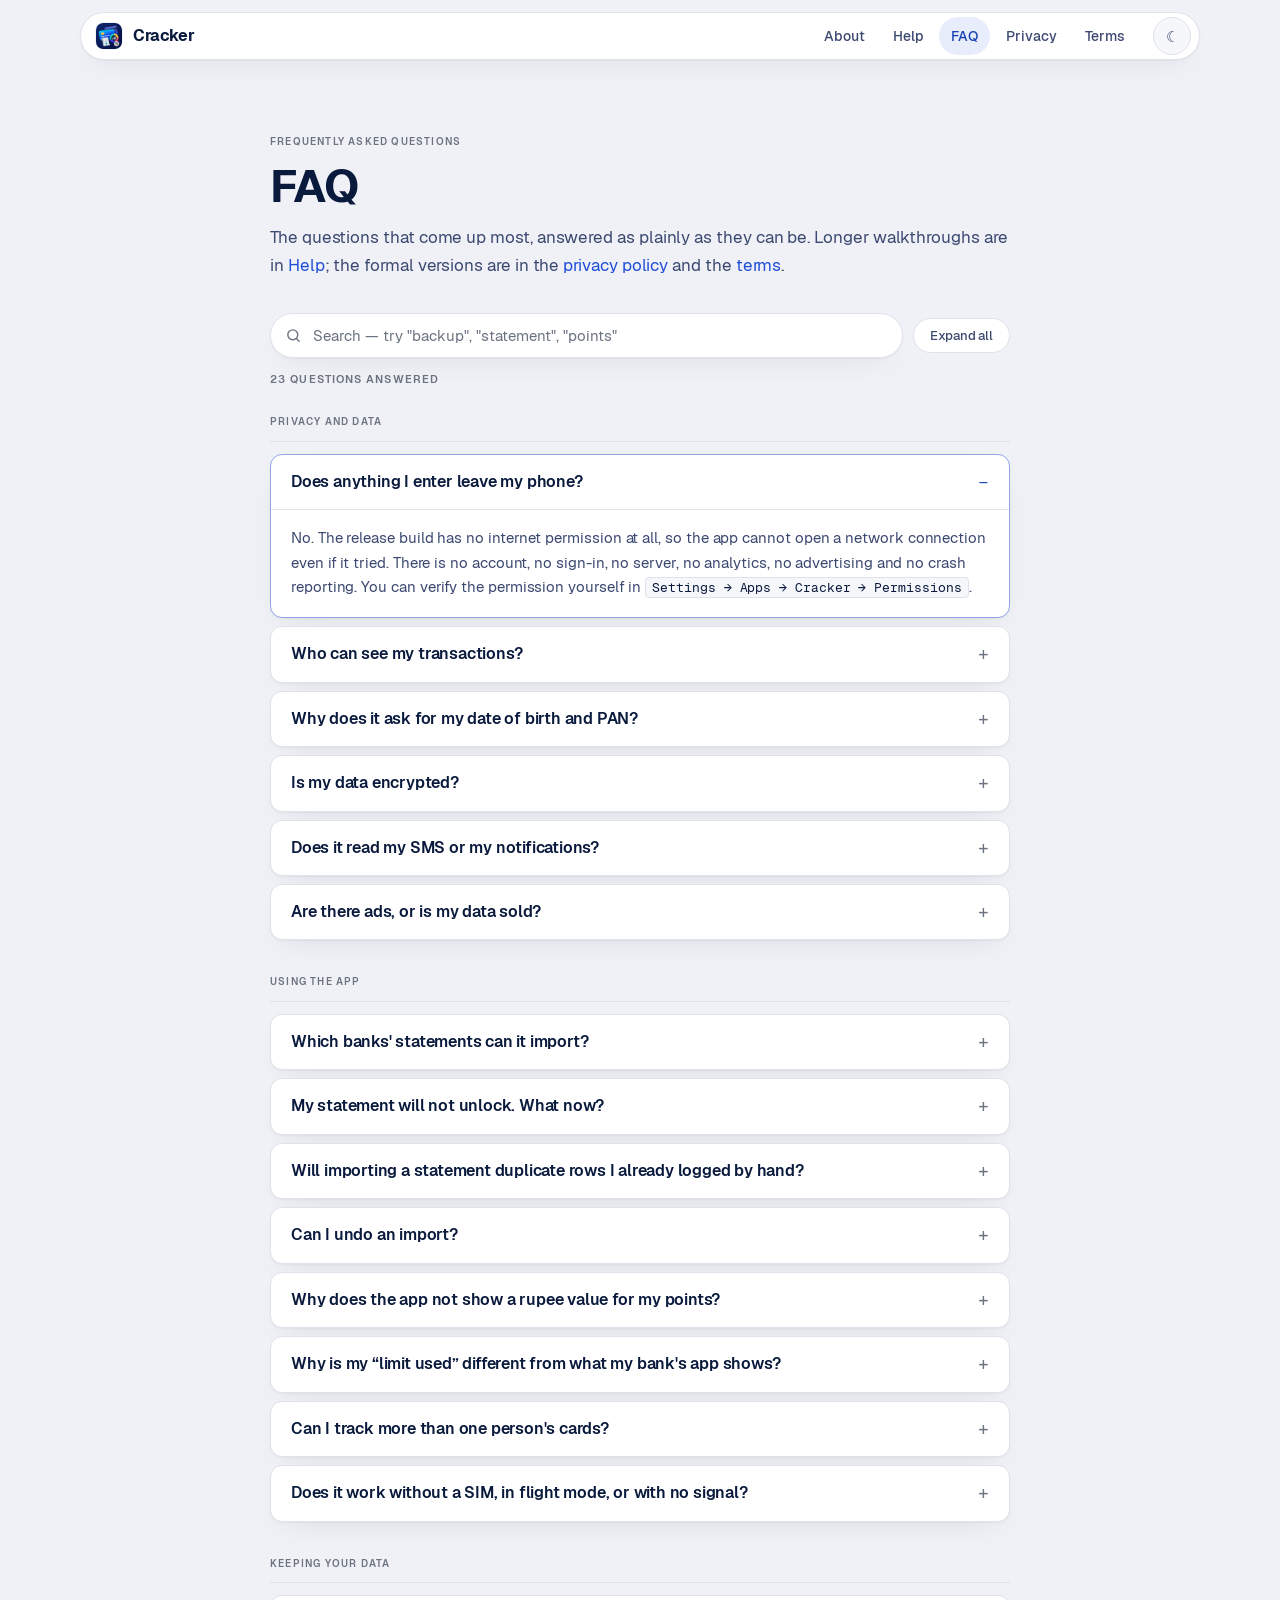
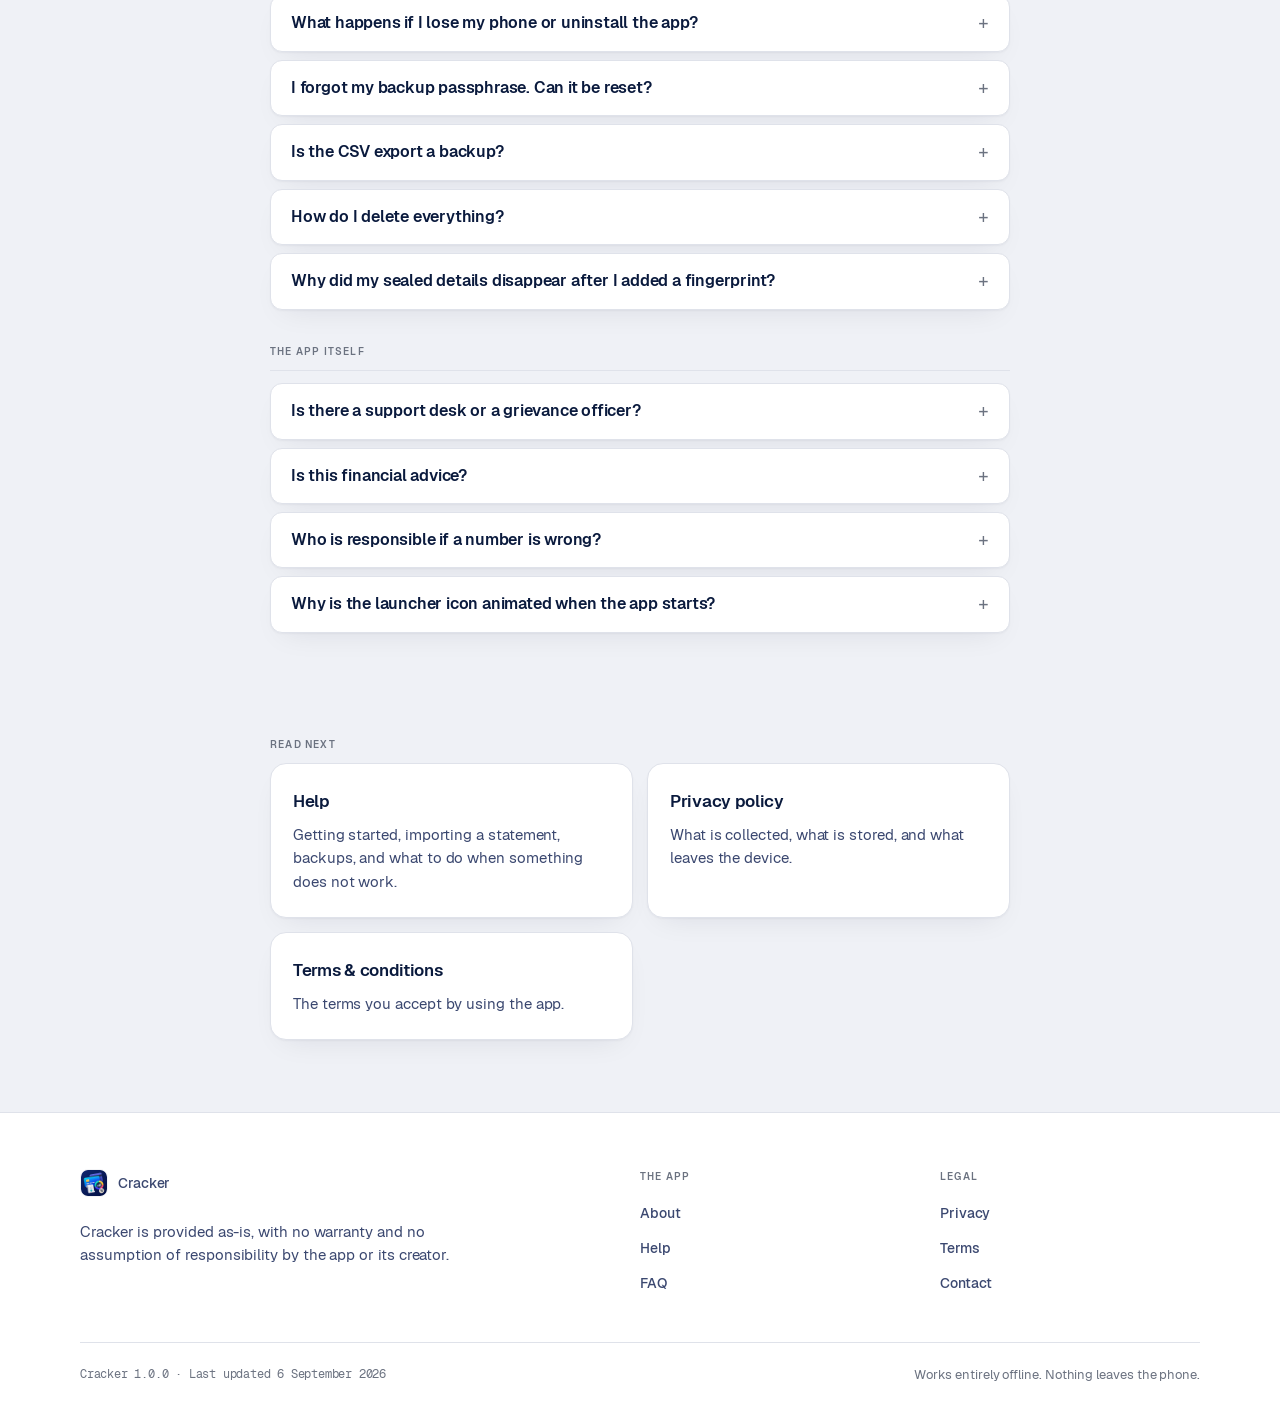
==== faq.html @ d9017ed3 "First Commit" ====
<!DOCTYPE html>
<html lang="en">

<head>
<meta charset="utf-8">
<meta name="viewport" content="width=device-width, initial-scale=1">
<title>FAQ — Cracker</title>
<meta name="description" content="Frequently asked questions about Cracker: what it stores, whether anything is uploaded, statement passwords, backups, supported banks, and what happens if the phone is lost.">
<meta name="theme-color" content="#EFF1F6" media="(prefers-color-scheme: light)">
<meta name="theme-color" content="#080A0F" media="(prefers-color-scheme: dark)">
<meta property="og:type" content="website">
<meta property="og:url" content="https://sudo-githubuser.github.io/credit_card_tracker_app/faq.html">
<meta property="og:site_name" content="Cracker">
<meta property="og:title" content="FAQ — Cracker">
<meta property="og:image" content="https://sudo-githubuser.github.io/credit_card_tracker_app/icon.png">

<link rel="canonical" href="https://sudo-githubuser.github.io/credit_card_tracker_app/faq.html">
<link rel="icon" type="image/png" href="favicon.png">
<link rel="apple-touch-icon" href="icon.png">
<link rel="stylesheet" href="styles.css">
<script>
    (function () {
        try {
            var t = localStorage.getItem('cracker-theme');
            if (t === 'light' || t === 'dark') {
                document.documentElement.setAttribute('data-theme', t);
            }
        } catch (e) { }
    })();
</script>
</head>

<body>
    <a class="skip-link" href="#main">Skip to content</a>

    <nav class="nav">
        <div class="nav-inner">
            <a href="index.html" class="nav-brand">
                <img class="nav-mark" src="icon.png" alt="" width="28" height="28" decoding="async">
                Cracker
            </a>
            <div class="nav-tools">
                <button class="icon-btn" data-theme-toggle type="button" aria-label="Switch theme">☾</button>
                <button class="icon-btn nav-toggle" data-nav-toggle type="button" aria-expanded="false"
                    aria-controls="nav-links" aria-label="Menu">☰</button>
            </div>
            <div class="nav-links" id="nav-links">
                <a href="index.html">About</a>
                <a href="help.html">Help</a>
                <a href="faq.html" class="active" aria-current="page">FAQ</a>
                <a href="privacy.html">Privacy</a>
                <a href="terms.html">Terms</a>
            </div>
        </div>
    </nav>

    <main id="main" class="prose-wrap">
        <header class="page-head">
            <span class="eyebrow">Frequently asked questions</span>
            <h1>FAQ</h1>
            <p class="subtitle">
                The questions that come up most, answered as plainly as they can be. Longer walkthroughs
                are in <a href="help.html">Help</a>; the formal versions are in the
                <a href="privacy.html">privacy policy</a> and the <a href="terms.html">terms</a>.
            </p>
        </header>

        <div class="faq-tools">
            <div class="search-field">
                <svg viewBox="0 0 24 24" fill="none" stroke="currentColor" stroke-width="2" aria-hidden="true">
                    <circle cx="11" cy="11" r="7" />
                    <path d="M20 20l-3.5-3.5" stroke-linecap="round" />
                </svg>
                <label class="visually-hidden" for="faq-search">Search the FAQ</label>
                <input type="search" id="faq-search"
                    placeholder="Search — try &quot;backup&quot;, &quot;statement&quot;, &quot;points&quot;" autocomplete="off">
            </div>
            <button class="chip" type="button" data-faq-toggle-all>Expand all</button>
        </div>
        <p class="faq-count" id="faq-count" role="status" aria-live="polite"></p>

        <div id="faq-list">

            <!-- ================= Privacy and data ================= -->
            <section class="faq-category" id="cat-privacy">
                <h2 class="faq-category-title">Privacy and data</h2>

                <details class="faq-item" id="q-leaves-phone" open>
                    <summary>Does anything I enter leave my phone?</summary>
                    <div class="faq-answer">
                        <p>No. The release build has no internet permission at all, so the app cannot open a
                        network connection even if it tried. There is no account, no sign-in, no server, no
                        analytics, no advertising and no crash reporting. You can verify the permission yourself
                        in <span class="mono">Settings → Apps → Cracker → Permissions</span>.</p>
                    </div>
                </details>

                <details class="faq-item" id="q-who-can-see">
                    <summary>Who can see my transactions?</summary>
                    <div class="faq-answer">
                        <p>Whoever can unlock your phone and open the app — unless you turn on App lock, which
                        puts a fingerprint in front of it. Nobody else: not the developer, not a hosting provider,
                        not an analytics vendor. There is no copy anywhere.</p>
                    </div>
                </details>

                <details class="faq-item" id="q-dob-pan">
                    <summary>Why does it ask for my date of birth and PAN?</summary>
                    <div class="faq-answer">
                        <p>Only to build the password on your bank's statement PDF, which is derived from exactly
                        those details. They are stored in Keystore-backed secure storage rather than in the
                        database, are masked when shown back to you, and the passwords built from them are never
                        saved. If you never import a statement, you never need to enter them.</p>
                    </div>
                </details>

                <details class="faq-item" id="q-encrypted">
                    <summary>Is my data encrypted?</summary>
                    <div class="faq-answer">
                        <p>Yes. The whole ledger is a SQLCipher-encrypted database whose 256-bit key is generated
                        on your phone and held by the Android Keystore, so copying the file off the device yields
                        nothing readable. Your identity details sit in separate Keystore-backed secure storage,
                        and can be sealed under an additional key that the hardware will not release without your
                        fingerprint.</p>
                    </div>
                </details>

                <details class="faq-item" id="q-sms">
                    <summary>Does it read my SMS or my notifications?</summary>
                    <div class="faq-answer">
                        <p>The app declares no SMS permission of any kind, and the build fails if one ever
                        appears. Automatic capture from bank alerts is not switched on for you and does nothing
                        unless you grant it yourself in Android's own settings, where you can revoke it at any
                        time. Even then it reads only an allow-list of bank packages, stores nothing of its own,
                        and has no network to send anything to.</p>
                    </div>
                </details>

                <details class="faq-item" id="q-ads">
                    <summary>Are there ads, or is my data sold?</summary>
                    <div class="faq-answer">
                        <p>No, and no. There is nothing to sell — no data ever reaches anyone who could sell it.</p>
                    </div>
                </details>
            </section>

            <!-- ================= Using the app ================= -->
            <section class="faq-category" id="cat-using">
                <h2 class="faq-category-title">Using the app</h2>

                <details class="faq-item" id="q-banks">
                    <summary>Which banks' statements can it import?</summary>
                    <div class="faq-answer">
                        <p>HDFC, Axis, ICICI, IndusInd, HSBC and Bank of Baroda. Every other card can still be
                        tracked — transactions are logged by hand, and every figure in the app works the same way
                        on hand-logged rows.</p>
                    </div>
                </details>

                <details class="faq-item" id="q-statement-unlock">
                    <summary>My statement will not unlock. What now?</summary>
                    <div class="faq-answer">
                        <p>The usual cause is a mismatch between what you entered in
                        <span class="mono">Settings → Your details</span> and what the bank actually holds — a
                        middle name, a differently ordered date of birth. Correct it and try again, or type the
                        password directly when the app asks. Only the rule that worked is remembered; the
                        password never is.</p>
                    </div>
                </details>

                <details class="faq-item" id="q-duplicates">
                    <summary>Will importing a statement duplicate rows I already logged by hand?</summary>
                    <div class="faq-answer">
                        <p>Duplicates are flagged and skipped, never merged — the row already in your ledger may
                        carry a correction you made, and overwriting it with the bank's raw string would discard
                        that work. Every flag is overridable in the review list, and re-importing the same file is
                        refused outright.</p>
                    </div>
                </details>

                <details class="faq-item" id="q-undo-import">
                    <summary>Can I undo an import?</summary>
                    <div class="faq-answer">
                        <p>Yes — a committed statement can be removed whole, taking every row it brought with it.
                        And nothing is written at all until you have reviewed the staged rows and committed them.</p>
                    </div>
                </details>

                <details class="faq-item" id="q-no-point-value">
                    <summary>Why does the app not show a rupee value for my points?</summary>
                    <div class="faq-answer">
                        <p>Because it has no evidence yet. That figure is blended from your own redemptions after
                        fees and taxes, weighted by points. Log one redemption and it appears. The app will not
                        substitute a published or assumed rate — the gap between the assumed rate and your real
                        one is the entire point of the app.</p>
                    </div>
                </details>

                <details class="faq-item" id="q-limit-used">
                    <summary>Why is my “limit used” different from what my bank's app shows?</summary>
                    <div class="faq-answer">
                        <p>Cracker measures against your last statement close, which is the balance a credit
                        bureau actually sees. Your bank may be showing live outstanding including spend since
                        that close.</p>
                    </div>
                </details>

                <details class="faq-item" id="q-multiple-people">
                    <summary>Can I track more than one person's cards?</summary>
                    <div class="faq-answer">
                        <p>Yes. <span class="mono">Settings → People</span> lets you attach cards to different
                        people in the same household. It is a grouping inside this one install — there is no
                        login and no separate profile.</p>
                    </div>
                </details>

                <details class="faq-item" id="q-offline">
                    <summary>Does it work without a SIM, in flight mode, or with no signal?</summary>
                    <div class="faq-answer">
                        <p>Identically. Nothing in the app has ever needed a connection.</p>
                    </div>
                </details>
            </section>

            <!-- ================= Keeping your data ================= -->
            <section class="faq-category" id="cat-keeping">
                <h2 class="faq-category-title">Keeping your data</h2>

                <details class="faq-item" id="q-lost-phone">
                    <summary>What happens if I lose my phone or uninstall the app?</summary>
                    <div class="faq-answer">
                        <p>The data is gone, unless you wrote a backup file yourself. Nothing is stored in a
                        cloud, Android's own cloud backup is deliberately disabled for this app because it would
                        defeat the encryption, and nobody holds a copy that could be sent to you. Write a backup
                        from <span class="mono">Settings → Backup and restore</span> and keep it somewhere the
                        phone is not.</p>
                    </div>
                </details>

                <details class="faq-item" id="q-forgot-passphrase">
                    <summary>I forgot my backup passphrase. Can it be reset?</summary>
                    <div class="faq-answer">
                        <p>No. It is the key to the file; there is no recovery route, no reset link and no support
                        channel that could bypass it. That is a consequence of the encryption being real, not an
                        oversight.</p>
                    </div>
                </details>

                <details class="faq-item" id="q-csv-backup">
                    <summary>Is the CSV export a backup?</summary>
                    <div class="faq-answer">
                        <p>No. It is a copy to <em>read</em> — unencrypted, and it cannot be restored into the
                        app. The encrypted backup file is the copy to put back. Once a CSV leaves the app it is an
                        ordinary file on your device, readable by anything you share it with.</p>
                    </div>
                </details>

                <details class="faq-item" id="q-delete-everything">
                    <summary>How do I delete everything?</summary>
                    <div class="faq-answer">
                        <p><span class="mono">Settings → Erase everything</span>, confirmed by typing the word. It
                        destroys the encryption key rather than deleting rows, and takes the write-ahead log, the
                        identity vault and the biometric seal with it. Uninstalling the app removes it too. There
                        is no account to close, because there was never one to open.</p>
                    </div>
                </details>

                <details class="faq-item" id="q-sealed-details">
                    <summary>Why did my sealed details disappear after I added a fingerprint?</summary>
                    <div class="faq-answer">
                        <p>Enrolling a new fingerprint invalidates the hardware key that the seal depends on, and
                        the sealed details go with it. That is intended: someone who adds their own finger to a
                        found phone must not inherit access. Re-enter the details and seal them again.</p>
                    </div>
                </details>
            </section>

            <!-- ================= The app itself ================= -->
            <section class="faq-category" id="cat-app">
                <h2 class="faq-category-title">The app itself</h2>

                <details class="faq-item" id="q-support">
                    <summary>Is there a support desk or a grievance officer?</summary>
                    <div class="faq-answer">
                        <p>No grievance officer is appointed and there is no support desk. There is a contact
                        address — <a href="mailto:praveen.dev.mys@gmail.com">praveen.dev.mys@gmail.com</a> — for questions about the app,
                        though no reply is undertaken. It cannot reach your data: the app holds
                        no data of yours anywhere off your device, so there is no account to investigate, no
                        record to produce and nothing to retrieve. Everything that can be done about your data is
                        done by you, in <span class="mono">Settings</span>.</p>
                    </div>
                </details>

                <details class="faq-item" id="q-advice">
                    <summary>Is this financial advice?</summary>
                    <div class="faq-answer">
                        <p>No. Cracker arranges figures you entered and figures read from your own statements. It
                        is not advice, not a recommendation to use or not use any card, and not a substitute for
                        your bank's own statement — which remains the authoritative record of what you owe and
                        what you earned. Verify anything before you act on it.</p>
                    </div>
                </details>

                <details class="faq-item" id="q-responsibility">
                    <summary>Who is responsible if a number is wrong?</summary>
                    <div class="faq-answer">
                        <p>You are, for anything you do on the strength of it. The app and its creator accept no
                        responsibility or liability of any kind — for the accuracy of a figure, for a missed
                        payment, for a lapsed reward, for a fee that was not waived, or for data that is lost.
                        This is set out in full in the <a href="terms.html">terms and conditions</a>.</p>
                    </div>
                </details>

                <details class="faq-item" id="q-animated-icon">
                    <summary>Why is the launcher icon animated when the app starts?</summary>
                    <div class="faq-answer">
                        <p>The pieces of the icon assemble themselves while the encrypted database is being
                        opened — that unlock is real work, and the introduction covers it rather than a spinner
                        following it. It collapses to its final frame if your phone is set to reduce motion.</p>
                    </div>
                </details>
            </section>
        </div>

        <div class="no-results" id="faq-empty" hidden>
            <strong>Nothing matches that.</strong>
            <p>Try a different word, or read <a href="help.html">Help</a> for the longer walkthroughs.</p>
        </div>

        <section class="section">
            <span class="eyebrow">Read next</span>
            <div class="link-grid">
                <a href="help.html" class="link-card">
                    <h3>Help</h3>
                    <p>Getting started, importing a statement, backups, and what to do when something does not
                        work.</p>
                </a>
                <a href="privacy.html" class="link-card">
                    <h3>Privacy policy</h3>
                    <p>What is collected, what is stored, and what leaves the device.</p>
                </a>
                <a href="terms.html" class="link-card">
                    <h3>Terms &amp; conditions</h3>
                    <p>The terms you accept by using the app.</p>
                </a>
            </div>
        </section>
    </main>

    <footer class="footer">
        <div class="footer-grid">
            <div class="footer-brand">
                <a href="index.html" class="nav-brand">
                    <img class="nav-mark" src="icon.png" alt="" width="28" height="28" decoding="async">
                    Cracker
                </a>
                <p>Cracker is provided as-is, with no warranty and no assumption of responsibility by the
                app or its creator.</p>
            </div>
            <div>
                <h4>The app</h4>
                <ul>
                    <li><a href="index.html">About</a></li>
                    <li><a href="help.html">Help</a></li>
                    <li><a href="faq.html">FAQ</a></li>
                </ul>
            </div>
            <div>
                <h4>Legal</h4>
                <ul>
                    <li><a href="privacy.html">Privacy</a></li>
                    <li><a href="terms.html">Terms</a></li>
                    <li><a href="mailto:praveen.dev.mys@gmail.com">Contact</a></li>
                </ul>
            </div>
        </div>
        <div class="footer-bottom">
            <span class="last-updated">Cracker 1.0.0 · Last updated 6 September 2026</span>
            <span>Works entirely offline. Nothing leaves the phone.</span>
        </div>
    </footer>

    <button class="to-top" data-to-top type="button" aria-label="Back to top">↑</button>

    <script src="site.js" defer></script>
</body>

</html>
---- styles.css ----
/* ==========================================================================
   Cracker — shared stylesheet

   One file for every page, so a change to the look lands everywhere at once.

   The structure of the design — the floating nav dock, the hero, the stat
   tiles, the card grids, the banded sections, the document pages with their
   contents list and callouts — follows the reference site. The palette and
   the type stay Cracker's own: the colours are the app's design tokens
   (lib/core/theme/tokens.dart), and the words are set in Geist and Geist
   Mono, bundled beside this file under fonts/ and used under SIL OFL 1.1
   (fonts/Geist-OFL.txt travels with them).
   ========================================================================== */

/* --- Type ---------------------------------------------------------------- */
@font-face {
    font-family: 'Geist';
    src: url('fonts/Geist-Regular.ttf') format('truetype');
    font-weight: 400;
    font-display: swap;
}

@font-face {
    font-family: 'Geist';
    src: url('fonts/Geist-Medium.ttf') format('truetype');
    font-weight: 500;
    font-display: swap;
}

@font-face {
    font-family: 'Geist';
    src: url('fonts/Geist-SemiBold.ttf') format('truetype');
    font-weight: 600;
    font-display: swap;
}

@font-face {
    font-family: 'Geist';
    src: url('fonts/Geist-Bold.ttf') format('truetype');
    font-weight: 700;
    font-display: swap;
}

@font-face {
    font-family: 'GeistMono';
    src: url('fonts/GeistMono-Regular.ttf') format('truetype');
    font-weight: 400;
    font-display: swap;
}

/* --- Tokens -------------------------------------------------------------- */
:root {
    /* Accent — the app's spend blue. */
    --accent: #1E4DD8;
    --accent-strong: #1A41B4;
    --accent-soft: rgba(30, 77, 216, 0.10);
    --accent-ring: rgba(30, 77, 216, 0.34);

    /* Surfaces */
    --bg: #EFF1F6;
    --surface: #FFFFFF;
    --surface-2: #F6F7FA;
    --line: #DFE2EA;
    --hairline: rgba(10, 26, 61, 0.05);

    /* Ink */
    --ink: #0A1A3D;
    --ink-2: #3B4870;
    --muted: #6B7280;

    /* Meaning — earn, burn and critical, as the app paints them. */
    --good: #007944;
    --good-soft: rgba(0, 121, 68, 0.10);
    --good-line: rgba(0, 121, 68, 0.28);
    --warn: #B57500;
    --warn-soft: rgba(181, 117, 0, 0.10);
    --warn-line: rgba(181, 117, 0, 0.28);
    --crit: #C13C3C;
    --crit-soft: rgba(193, 60, 60, 0.09);
    --crit-line: rgba(193, 60, 60, 0.30);

    /* Radii — R.well … R.sheet */
    --r-xs: 4px;
    --r-sm: 8px;
    --r-md: 12px;
    --r-lg: 16px;
    --r-xl: 20px;
    --r-xxl: 28px;
    --r-pill: 999px;

    /* Depth. A card carries a border as well, so the lift only has to
       separate it from the ground. */
    --lift: 0 1px 2px rgba(15, 23, 42, 0.04), 0 12px 30px -14px rgba(15, 23, 42, 0.10);
    --lift-lg: 0 2px 4px rgba(15, 23, 42, 0.05), 0 24px 48px -20px rgba(15, 23, 42, 0.16);

    /* Type */
    --font-ui: 'Geist', Roboto, 'Segoe UI', system-ui, -apple-system, sans-serif;
    --font-body: 'Geist', Roboto, 'Segoe UI', system-ui, -apple-system, sans-serif;
    --font-mono: 'GeistMono', ui-monospace, 'Cascadia Mono', Consolas, monospace;

    --nav-h: 64px;
    --maxw: 1120px;
    --maxw-prose: 780px;
}

/* Dark for anyone whose system asks for it, with the toggle able to override
   in either direction. Both selectors are needed: the media query alone
   cannot be turned off, and the attribute alone ignores the system setting. */
@media (prefers-color-scheme: dark) {
    :root:not([data-theme="light"]) {
        --accent: #5B8FFF;
        --accent-strong: #8FB4FF;
        --accent-soft: rgba(91, 143, 255, 0.14);
        --accent-ring: rgba(91, 143, 255, 0.42);

        --bg: #080A0F;
        --surface: #12161E;
        --surface-2: #1A1F29;
        --line: #232936;
        --hairline: rgba(255, 255, 255, 0.05);

        --ink: #F4F5F7;
        --ink-2: #A9B2C0;
        --muted: #7C8698;

        --good: #00C46A;
        --good-soft: rgba(0, 196, 106, 0.14);
        --good-line: rgba(0, 196, 106, 0.30);
        --warn: #E9A63B;
        --warn-soft: rgba(233, 166, 59, 0.14);
        --warn-line: rgba(233, 166, 59, 0.30);
        --crit: #FF7A7A;
        --crit-soft: rgba(255, 122, 122, 0.13);
        --crit-line: rgba(255, 122, 122, 0.30);

        --lift: 0 12px 32px -14px rgba(0, 0, 0, 0.80);
        --lift-lg: 0 20px 48px -18px rgba(0, 0, 0, 0.85);
    }
}

:root[data-theme="dark"] {
    --accent: #5B8FFF;
    --accent-strong: #8FB4FF;
    --accent-soft: rgba(91, 143, 255, 0.14);
    --accent-ring: rgba(91, 143, 255, 0.42);

    --bg: #080A0F;
    --surface: #12161E;
    --surface-2: #1A1F29;
    --line: #232936;
    --hairline: rgba(255, 255, 255, 0.05);

    --ink: #F4F5F7;
    --ink-2: #A9B2C0;
    --muted: #7C8698;

    --good: #00C46A;
    --good-soft: rgba(0, 196, 106, 0.14);
    --good-line: rgba(0, 196, 106, 0.30);
    --warn: #E9A63B;
    --warn-soft: rgba(233, 166, 59, 0.14);
    --warn-line: rgba(233, 166, 59, 0.30);
    --crit: #FF7A7A;
    --crit-soft: rgba(255, 122, 122, 0.13);
    --crit-line: rgba(255, 122, 122, 0.30);

    --lift: 0 12px 32px -14px rgba(0, 0, 0, 0.80);
    --lift-lg: 0 20px 48px -18px rgba(0, 0, 0, 0.85);
}

/* --- Base ---------------------------------------------------------------- */
*,
*::before,
*::after {
    margin: 0;
    padding: 0;
    box-sizing: border-box;
}

html {
    scroll-behavior: smooth;
    /* So an anchor jump does not park the heading underneath the sticky nav. */
    scroll-padding-top: calc(var(--nav-h) + 24px);
    -webkit-text-size-adjust: 100%;
}

@media (prefers-reduced-motion: reduce) {

    html {
        scroll-behavior: auto;
    }

    *,
    *::before,
    *::after {
        animation-duration: 0.01ms !important;
        transition-duration: 0.01ms !important;
    }
}

body {
    font-family: var(--font-body);
    background: var(--bg);
    color: var(--ink);
    line-height: 1.65;
    font-size: 16px;
    letter-spacing: -0.07px;
    -webkit-font-smoothing: antialiased;
    -moz-osx-font-smoothing: grayscale;
}

img {
    max-width: 100%;
    display: block;
}

a {
    color: var(--accent);
    text-decoration: none;
}

a:hover {
    text-decoration: underline;
}

:focus-visible {
    outline: 2px solid var(--accent);
    outline-offset: 3px;
    border-radius: var(--r-xs);
}

/* The app's micro-caps section label — small, wide tracking, upper case. It
   is the most recognisable piece of the app's type, so every section on the
   site is introduced by one. */
.eyebrow {
    display: block;
    font-family: var(--font-ui);
    font-size: 10px;
    font-weight: 600;
    letter-spacing: 1.2px;
    line-height: 1.2;
    text-transform: uppercase;
    color: var(--muted);
    margin-bottom: 12px;
}

/* Anything the eye compares down a column is set in the mono face with
   tabular figures. */
.num {
    font-family: var(--font-mono);
    font-variant-numeric: tabular-nums;
    font-feature-settings: "tnum" 1;
}

code,
.mono {
    font-family: var(--font-mono);
    font-size: 0.88em;
    color: var(--ink);
    background: var(--surface-2);
    border: 1px solid var(--line);
    border-radius: var(--r-xs);
    padding: 1px 6px;
}

em {
    font-style: italic;
}

.skip-link {
    position: absolute;
    left: -9999px;
    top: 0;
    background: var(--accent);
    color: #fff;
    padding: 10px 18px;
    border-radius: 0 0 var(--r-md) 0;
    font-family: var(--font-ui);
    font-weight: 600;
    z-index: 200;
}

.skip-link:focus {
    left: 0;
}

.wrap {
    max-width: var(--maxw);
    margin: 0 auto;
    padding: 0 20px;
}

.prose-wrap {
    max-width: var(--maxw-prose);
    margin: 0 auto;
    padding: 0 20px;
}

/* --- Navigation ----------------------------------------------------------
   A floating dock rather than a full-width bar, because that is what the app
   does: its navigation rides above the content at the sheet radius. */
.nav {
    position: sticky;
    top: 0;
    z-index: 100;
    padding: 12px 20px;
    background: var(--bg);
    background: color-mix(in srgb, var(--bg) 82%, transparent);
    backdrop-filter: saturate(160%) blur(14px);
    -webkit-backdrop-filter: saturate(160%) blur(14px);
}

.nav-inner {
    max-width: var(--maxw);
    margin: 0 auto;
    height: calc(var(--nav-h) - 16px);
    padding: 0 8px 0 14px;
    display: flex;
    align-items: center;
    gap: 16px;
    background: var(--surface);
    border: 1px solid var(--line);
    border-radius: var(--r-xxl);
    box-shadow: var(--lift);
}

.nav-brand {
    display: inline-flex;
    align-items: center;
    gap: 10px;
    font-family: var(--font-ui);
    font-weight: 700;
    font-size: 16px;
    letter-spacing: -0.4px;
    color: var(--ink);
    margin-right: auto;
    white-space: nowrap;
}

.nav-brand:hover {
    text-decoration: none;
}

.nav-mark {
    width: 28px;
    height: 28px;
    border-radius: var(--r-sm);
    border: 1px solid var(--hairline);
}

.nav-links {
    display: flex;
    align-items: center;
    gap: 4px;
}

.nav-links a {
    font-family: var(--font-ui);
    font-size: 13.5px;
    font-weight: 500;
    letter-spacing: -0.1px;
    color: var(--ink-2);
    padding: 8px 12px;
    border-radius: var(--r-pill);
    transition: background 0.15s ease, color 0.15s ease;
}

.nav-links a:hover {
    background: var(--surface-2);
    color: var(--ink);
    text-decoration: none;
}

.nav-links a.active {
    background: var(--accent-soft);
    color: var(--accent-strong);
}

.nav-tools {
    display: flex;
    align-items: center;
    gap: 6px;
    order: 3;
}

.icon-btn {
    width: 38px;
    height: 38px;
    display: inline-flex;
    align-items: center;
    justify-content: center;
    font-size: 15px;
    line-height: 1;
    color: var(--ink-2);
    background: var(--surface-2);
    border: 1px solid var(--line);
    border-radius: var(--r-pill);
    cursor: pointer;
    transition: background 0.15s ease, color 0.15s ease;
}

.icon-btn:hover {
    background: var(--accent-soft);
    color: var(--accent-strong);
}

.nav-toggle {
    display: none;
}

@media (max-width: 860px) {
    .nav-toggle {
        display: inline-flex;
    }

    .nav-inner {
        flex-wrap: wrap;
        height: auto;
        padding: 10px 10px 10px 14px;
        border-radius: var(--r-xl);
    }

    .nav-links {
        display: none;
        order: 4;
        width: 100%;
        flex-direction: column;
        align-items: stretch;
        gap: 2px;
        padding-top: 10px;
        margin-top: 10px;
        border-top: 1px solid var(--line);
    }

    .nav-links.open {
        display: flex;
    }

    .nav-links a {
        padding: 11px 12px;
        border-radius: var(--r-md);
        font-size: 15px;
    }
}

/* --- Buttons ------------------------------------------------------------- */
.btn {
    display: inline-flex;
    align-items: center;
    justify-content: center;
    gap: 10px;
    font-family: var(--font-ui);
    font-size: 15px;
    font-weight: 600;
    letter-spacing: -0.1px;
    padding: 13px 22px;
    border: 1px solid transparent;
    border-radius: var(--r-pill);
    cursor: pointer;
    transition: transform 0.15s ease, box-shadow 0.15s ease, background 0.15s ease;
}

.btn:hover {
    text-decoration: none;
}

.btn-primary {
    background: var(--accent);
    color: #fff;
    box-shadow: 0 8px 20px -10px var(--accent-ring);
}

.btn-primary:hover {
    background: var(--accent-strong);
    transform: translateY(-1px);
}

/* On dark, the accent is the light half of the pair, so the label has to be
   the dark one — white on #5B8FFF is unreadable. */
:root[data-theme="dark"] .btn-primary {
    color: #06122E;
}

@media (prefers-color-scheme: dark) {
    :root:not([data-theme="light"]) .btn-primary {
        color: #06122E;
    }
}

.btn-ghost {
    background: var(--surface);
    color: var(--ink);
    border-color: var(--line);
    box-shadow: var(--lift);
}

.btn-ghost:hover {
    border-color: var(--accent);
    color: var(--accent-strong);
    transform: translateY(-1px);
}

.btn-sm {
    font-size: 13.5px;
    padding: 10px 16px;
}

/* --- Hero ---------------------------------------------------------------- */
.hero {
    max-width: var(--maxw);
    margin: 0 auto;
    padding: 72px 20px 56px;
    text-align: center;
}

.hero-badge {
    display: inline-flex;
    align-items: center;
    gap: 8px;
    font-family: var(--font-ui);
    font-size: 12px;
    font-weight: 600;
    letter-spacing: 0.2px;
    color: var(--ink-2);
    background: var(--surface);
    border: 1px solid var(--line);
    border-radius: var(--r-pill);
    padding: 7px 16px;
    box-shadow: var(--lift);
    margin-bottom: 26px;
}

.hero-badge .num {
    color: var(--accent-strong);
    font-size: 11px;
    font-weight: 600;
}

.hero h1 {
    font-family: var(--font-ui);
    font-size: clamp(2.15rem, 5.6vw, 3.75rem);
    font-weight: 700;
    line-height: 1.06;
    letter-spacing: -1.6px;
    margin-bottom: 22px;
}

/* The break in the headline is a desktop decision. On a phone it strands the
   last word on a line of its own; let the text find its own breaks there. */
@media (max-width: 620px) {
    .hero h1 br {
        display: none;
    }
}

.hero .lede {
    max-width: 660px;
    margin: 0 auto 32px;
    font-size: 17.5px;
    line-height: 1.65;
    color: var(--ink-2);
}

.hero .lede em {
    color: var(--ink);
}

.hero-actions {
    display: flex;
    gap: 14px;
    justify-content: center;
    flex-wrap: wrap;
}

.hero-note {
    margin-top: 22px;
    font-family: var(--font-ui);
    font-size: 13px;
    color: var(--muted);
}

/* --- Sections ------------------------------------------------------------ */
.section {
    padding: 72px 0;
}

.section-tight {
    padding: 8px 0 24px;
}

/* A banded section, kept between the ground and the card fill rather than
   equal to either, so the cards standing on it keep their edge. */
.section-alt {
    background: var(--surface-2);
    background: color-mix(in srgb, var(--surface) 55%, var(--bg));
    border-top: 1px solid var(--line);
    border-bottom: 1px solid var(--line);
}

.section-title {
    font-family: var(--font-ui);
    font-size: clamp(1.65rem, 3.4vw, 2.35rem);
    font-weight: 700;
    letter-spacing: -0.9px;
    line-height: 1.15;
    margin-bottom: 12px;
}

.section-subtitle {
    font-size: 16.5px;
    color: var(--ink-2);
    max-width: 660px;
    margin-bottom: 36px;
}

.section-prose {
    max-width: 660px;
    margin-bottom: 30px;
}

.section-prose p {
    font-size: 16.5px;
    color: var(--ink-2);
    margin-bottom: 14px;
}

.section-prose p:last-child {
    margin-bottom: 0;
}

.section-prose strong {
    color: var(--ink);
    font-weight: 600;
}

/* --- Stat tiles ----------------------------------------------------------
   The app's metric tile: a micro-caps label under a mono figure. */
.stat-grid {
    display: grid;
    grid-template-columns: repeat(auto-fit, minmax(150px, 1fr));
    gap: 14px;
}

.stat {
    background: var(--surface);
    border: 1px solid var(--line);
    border-radius: var(--r-lg);
    padding: 22px 20px;
    box-shadow: var(--lift);
}

.stat-number {
    font-family: var(--font-mono);
    font-variant-numeric: tabular-nums;
    font-size: 34px;
    font-weight: 700;
    line-height: 1.05;
    letter-spacing: -1px;
    color: var(--accent-strong);
    margin-bottom: 10px;
}

.stat-label {
    font-family: var(--font-ui);
    font-size: 10px;
    font-weight: 600;
    letter-spacing: 1.2px;
    text-transform: uppercase;
    color: var(--muted);
    line-height: 1.35;
}

/* --- Chips --------------------------------------------------------------- */
.chip {
    font-family: var(--font-ui);
    font-size: 13px;
    font-weight: 500;
    letter-spacing: -0.1px;
    color: var(--ink-2);
    background: var(--surface);
    border: 1px solid var(--line);
    border-radius: var(--r-pill);
    padding: 8px 16px;
    cursor: pointer;
    transition: background 0.15s ease, color 0.15s ease, border-color 0.15s ease;
}

.chip:hover {
    border-color: var(--accent);
    color: var(--accent-strong);
}

.chip[aria-pressed="true"] {
    background: var(--accent);
    border-color: var(--accent);
    color: #fff;
    font-weight: 600;
}

/* --- Feature cards ------------------------------------------------------- */
.feature-grid {
    display: grid;
    grid-template-columns: repeat(auto-fill, minmax(290px, 1fr));
    gap: 14px;
}

.feature-card {
    background: var(--surface);
    border: 1px solid var(--line);
    border-radius: var(--r-lg);
    padding: 24px 22px;
    box-shadow: var(--lift);
    transition: transform 0.15s ease, border-color 0.15s ease;
}

.feature-card:hover {
    transform: translateY(-2px);
    border-color: var(--accent-ring);
    border-color: color-mix(in srgb, var(--accent) 40%, var(--line));
}

.feature-card[hidden] {
    display: none;
}

/* The recessed icon well the app uses inside its cards. */
.feature-icon {
    width: 40px;
    height: 40px;
    display: inline-flex;
    align-items: center;
    justify-content: center;
    font-size: 19px;
    line-height: 1;
    background: var(--surface-2);
    border: 1px solid var(--line);
    border-radius: var(--r-md);
    margin-bottom: 16px;
}

.feature-card h3 {
    font-family: var(--font-ui);
    font-size: 16.5px;
    font-weight: 600;
    letter-spacing: -0.3px;
    line-height: 1.3;
    margin-bottom: 9px;
}

.feature-card p {
    font-size: 14.5px;
    line-height: 1.62;
    color: var(--ink-2);
    margin-bottom: 12px;
}

.feature-card p:last-child {
    margin-bottom: 0;
}

.feature-card strong {
    color: var(--ink);
    font-weight: 600;
}

/* A card whose whole point is one figure and one sentence. */
.feature-card .lens-answer {
    font-size: 14.5px;
}

/* --- Link cards ---------------------------------------------------------- */
.link-grid {
    display: grid;
    grid-template-columns: repeat(auto-fit, minmax(250px, 1fr));
    gap: 14px;
}

.link-card {
    display: block;
    background: var(--surface);
    border: 1px solid var(--line);
    border-radius: var(--r-lg);
    padding: 24px 22px;
    box-shadow: var(--lift);
    color: inherit;
    transition: transform 0.15s ease, border-color 0.15s ease;
}

.link-card:hover {
    transform: translateY(-2px);
    border-color: var(--accent);
    text-decoration: none;
}

.link-card h3 {
    font-family: var(--font-ui);
    font-size: 16.5px;
    font-weight: 600;
    letter-spacing: -0.3px;
    margin-bottom: 8px;
    color: var(--ink);
}

.link-card p {
    font-size: 14.5px;
    color: var(--ink-2);
    line-height: 1.6;
}

/* --- Document pages ------------------------------------------------------ */
.page-head {
    padding: 64px 0 34px;
}

.page-head h1 {
    font-family: var(--font-ui);
    font-size: clamp(2rem, 5vw, 2.9rem);
    font-weight: 700;
    letter-spacing: -1.2px;
    line-height: 1.1;
    margin-bottom: 12px;
}

.page-head .subtitle {
    font-size: 17px;
    color: var(--ink-2);
    margin-bottom: 12px;
}

.page-head .subtitle:last-child {
    margin-bottom: 0;
}

.last-updated {
    font-family: var(--font-mono);
    font-size: 12.5px;
    color: var(--muted);
    letter-spacing: -0.2px;
}

.doc {
    padding-bottom: 72px;
}

.doc .section-block {
    padding: 30px 0;
    border-top: 1px solid var(--line);
}

.doc h2 {
    font-family: var(--font-ui);
    font-size: 21px;
    font-weight: 700;
    letter-spacing: -0.5px;
    margin-bottom: 14px;
    scroll-margin-top: calc(var(--nav-h) + 24px);
}

.doc h3 {
    font-family: var(--font-ui);
    font-size: 16px;
    font-weight: 600;
    letter-spacing: -0.2px;
    color: var(--ink);
    margin: 22px 0 10px;
}

.doc h4 {
    font-family: var(--font-ui);
    font-size: 15px;
    font-weight: 600;
    letter-spacing: -0.2px;
    color: var(--ink);
    margin: 20px 0 8px;
}

.doc h3:first-child,
.doc h4:first-child {
    margin-top: 0;
}

.doc p {
    color: var(--ink-2);
    margin-bottom: 14px;
    font-size: 15.5px;
}

.doc ul,
.doc ol {
    color: var(--ink-2);
    margin: 0 0 14px 22px;
    font-size: 15.5px;
}

.doc li {
    margin-bottom: 8px;
}

.doc li > ul {
    margin-top: 8px;
}

.doc strong {
    color: var(--ink);
    font-weight: 600;
}

.doc .link-grid,
.doc .table-card {
    margin-top: 20px;
}

/* --- Numbered steps ------------------------------------------------------ */
ol.steps {
    list-style: none;
    counter-reset: step;
    margin: 20px 0 14px;
    padding: 0;
}

ol.steps > li {
    counter-increment: step;
    position: relative;
    padding-left: 46px;
    margin-bottom: 24px;
}

ol.steps > li:last-child {
    margin-bottom: 0;
}

ol.steps > li::before {
    content: counter(step);
    position: absolute;
    left: 0;
    top: 0;
    width: 30px;
    height: 30px;
    display: grid;
    place-items: center;
    border-radius: var(--r-pill);
    background: var(--accent-soft);
    border: 1px solid var(--accent-ring);
    color: var(--accent-strong);
    font-family: var(--font-mono);
    font-size: 13px;
    font-weight: 500;
}

/* The step's own title only — a direct child. As a descendant selector this
   also caught every emphasised phrase inside the step's prose and threw each
   one onto a line of its own. */
ol.steps > li > strong {
    display: block;
    font-family: var(--font-ui);
    font-size: 16px;
    font-weight: 600;
    letter-spacing: -0.3px;
    color: var(--ink);
    margin-bottom: 4px;
    padding-top: 2px;
}

ol.steps > li > p:last-child {
    margin-bottom: 0;
}

/* --- Table of contents --------------------------------------------------- */
.toc {
    background: var(--surface);
    border: 1px solid var(--line);
    border-radius: var(--r-lg);
    padding: 22px 24px;
    margin-bottom: 12px;
    box-shadow: var(--lift);
}

.toc h2 {
    font-family: var(--font-ui);
    font-size: 10px;
    font-weight: 600;
    letter-spacing: 1.2px;
    text-transform: uppercase;
    color: var(--muted);
    margin-bottom: 14px;
}

.toc ol {
    margin: 0;
    padding-left: 20px;
    columns: 2;
    column-gap: 28px;
}

.toc li {
    margin-bottom: 7px;
    font-size: 14.5px;
    color: var(--muted);
    break-inside: avoid;
}

.toc a {
    color: var(--ink-2);
}

.toc a:hover {
    color: var(--accent-strong);
}

@media (max-width: 620px) {
    .toc ol {
        columns: 1;
    }
}

/* --- Callouts ------------------------------------------------------------ */
.callout {
    background: var(--warn-soft);
    border: 1px solid var(--warn-line);
    border-left: 3px solid var(--warn);
    border-radius: var(--r-md);
    padding: 18px 20px;
    margin: 20px 0;
    font-size: 15px;
    color: var(--ink-2);
    line-height: 1.6;
}

.callout p {
    margin-bottom: 12px;
    font-size: 15px;
    color: var(--ink-2);
}

.callout p:last-child,
.callout ul:last-child {
    margin-bottom: 0;
}

.callout ul {
    margin: 0 0 12px 20px;
    font-size: 15px;
}

.callout li {
    margin-bottom: 7px;
}

.callout strong {
    color: var(--ink);
    font-weight: 600;
}

.callout-info {
    background: var(--accent-soft);
    border-color: var(--accent-ring);
    border-left-color: var(--accent);
}

.callout-good {
    background: var(--good-soft);
    border-color: var(--good-line);
    border-left-color: var(--good);
}

.callout-crit {
    background: var(--crit-soft);
    border-color: var(--crit-line);
    border-left-color: var(--crit);
}

/* A callout standing on the wide grid rather than inside prose. */
.callout-wide {
    max-width: var(--maxw-prose);
    margin-left: auto;
    margin-right: auto;
}

/* --- Tables --------------------------------------------------------------
   Anything read down a column gets a surface of its own, so the rows do not
   float on the page ground. */
.table-card {
    overflow-x: auto;
    background: var(--surface);
    border: 1px solid var(--line);
    border-radius: var(--r-lg);
    box-shadow: var(--lift);
    margin: 0 0 16px;
}

table {
    border-collapse: collapse;
    width: 100%;
    min-width: 440px;
    font-size: 14.5px;
}

th {
    font-family: var(--font-ui);
    font-size: 10px;
    font-weight: 600;
    letter-spacing: 1.2px;
    text-transform: uppercase;
    color: var(--muted);
    text-align: left;
    padding: 13px 18px;
    background: var(--surface-2);
    border-bottom: 1px solid var(--line);
}

td {
    padding: 14px 18px;
    border-bottom: 1px solid var(--line);
    color: var(--ink-2);
    vertical-align: top;
    line-height: 1.6;
}

tbody tr:last-child td {
    border-bottom: 0;
}

td:first-child {
    color: var(--ink);
    font-weight: 500;
}

/* --- FAQ ----------------------------------------------------------------- */
.faq-tools {
    display: flex;
    gap: 10px;
    align-items: center;
    flex-wrap: wrap;
    margin-bottom: 12px;
}

.search-field {
    position: relative;
    flex: 1 1 260px;
    display: flex;
    align-items: center;
}

.search-field svg {
    position: absolute;
    left: 15px;
    width: 17px;
    height: 17px;
    color: var(--muted);
    pointer-events: none;
}

.search-field input {
    width: 100%;
    font-family: var(--font-ui);
    font-size: 14.5px;
    color: var(--ink);
    background: var(--surface);
    border: 1px solid var(--line);
    border-radius: var(--r-pill);
    padding: 12px 16px 12px 42px;
    box-shadow: var(--lift);
}

.search-field input::placeholder {
    color: var(--muted);
}

.search-field input:focus {
    outline: none;
    border-color: var(--accent);
    box-shadow: 0 0 0 3px var(--accent-ring);
}

.faq-count {
    font-family: var(--font-ui);
    font-size: 11px;
    font-weight: 600;
    letter-spacing: 1.1px;
    text-transform: uppercase;
    color: var(--muted);
    margin-bottom: 26px;
}

.faq-category {
    margin-bottom: 34px;
}

.faq-category[hidden] {
    display: none;
}

.faq-category-title {
    font-family: var(--font-ui);
    font-size: 10px;
    font-weight: 600;
    letter-spacing: 1.2px;
    text-transform: uppercase;
    color: var(--muted);
    padding-bottom: 10px;
    margin-bottom: 12px;
    border-bottom: 1px solid var(--line);
    scroll-margin-top: calc(var(--nav-h) + 24px);
}

details.faq-item {
    background: var(--surface);
    border: 1px solid var(--line);
    border-radius: var(--r-md);
    margin-bottom: 8px;
    box-shadow: var(--lift);
    scroll-margin-top: calc(var(--nav-h) + 24px);
}

details.faq-item[hidden] {
    display: none;
}

details.faq-item[open] {
    border-color: var(--accent-ring);
    border-color: color-mix(in srgb, var(--accent) 40%, var(--line));
}

details.faq-item > summary {
    display: flex;
    align-items: flex-start;
    justify-content: space-between;
    gap: 14px;
    font-family: var(--font-ui);
    font-size: 15.5px;
    font-weight: 600;
    letter-spacing: -0.2px;
    line-height: 1.45;
    color: var(--ink);
    padding: 16px 20px;
    cursor: pointer;
    list-style: none;
}

details.faq-item > summary::-webkit-details-marker {
    display: none;
}

details.faq-item > summary::after {
    content: "+";
    font-family: var(--font-mono);
    font-size: 18px;
    font-weight: 500;
    line-height: 1.2;
    color: var(--muted);
    flex: 0 0 auto;
    transition: transform 0.18s ease, color 0.18s ease;
}

details.faq-item[open] > summary::after {
    content: "−";
    color: var(--accent-strong);
}

details.faq-item > summary:hover {
    color: var(--accent-strong);
}

.faq-answer {
    padding: 16px 20px 18px;
    border-top: 1px solid var(--line);
}

.faq-answer p {
    font-size: 15px;
    color: var(--ink-2);
    margin-bottom: 12px;
    line-height: 1.62;
}

.faq-answer p:last-child,
.faq-answer ul:last-child {
    margin-bottom: 0;
}

.faq-answer ul {
    margin: 0 0 12px 20px;
    color: var(--ink-2);
    font-size: 15px;
}

.faq-answer li {
    margin-bottom: 7px;
    line-height: 1.6;
}

.faq-answer strong {
    color: var(--ink);
    font-weight: 600;
}

.no-results {
    background: var(--surface);
    border: 1px solid var(--line);
    border-radius: var(--r-lg);
    padding: 34px 24px;
    text-align: center;
    box-shadow: var(--lift);
}

.no-results strong {
    display: block;
    font-family: var(--font-ui);
    font-size: 17px;
    letter-spacing: -0.3px;
    margin-bottom: 8px;
}

.no-results p {
    color: var(--ink-2);
    font-size: 15px;
}

/* --- Closing band -------------------------------------------------------- */
.cta-band {
    max-width: var(--maxw);
    margin: 0 auto 72px;
    padding: 56px 32px;
    text-align: center;
    background: var(--surface);
    border: 1px solid var(--line);
    border-radius: var(--r-xxl);
    box-shadow: var(--lift-lg);
}

.cta-band h2 {
    font-family: var(--font-ui);
    font-size: clamp(1.55rem, 3.4vw, 2.15rem);
    font-weight: 700;
    letter-spacing: -0.9px;
    margin-bottom: 12px;
}

.cta-band p {
    color: var(--ink-2);
    font-size: 16.5px;
    max-width: 580px;
    margin: 0 auto 28px;
}

.cta-band p:last-child {
    margin-bottom: 0;
}

@media (max-width: 620px) {
    .cta-band {
        margin: 0 16px 56px;
        padding: 44px 22px;
        border-radius: var(--r-xl);
    }
}

/* --- Footer -------------------------------------------------------------- */
.footer {
    background: var(--surface);
    border-top: 1px solid var(--line);
    padding: 56px 20px 28px;
}

.footer-grid {
    max-width: var(--maxw);
    margin: 0 auto 36px;
    display: grid;
    grid-template-columns: 2fr 1fr 1fr;
    gap: 40px;
}

@media (max-width: 760px) {
    .footer-grid {
        grid-template-columns: 1fr;
        gap: 30px;
    }
}

.footer h4 {
    font-family: var(--font-ui);
    font-size: 10px;
    font-weight: 600;
    letter-spacing: 1.2px;
    text-transform: uppercase;
    color: var(--muted);
    margin-bottom: 14px;
}

.footer ul {
    list-style: none;
}

.footer li {
    margin-bottom: 9px;
}

.footer a {
    font-family: var(--font-ui);
    font-size: 14px;
    font-weight: 500;
    letter-spacing: -0.1px;
    color: var(--ink-2);
}

.footer a:hover {
    color: var(--accent-strong);
}

.footer-brand p {
    color: var(--ink-2);
    font-size: 14.5px;
    line-height: 1.6;
    margin: 14px 0 0;
    max-width: 400px;
}

.footer-bottom {
    max-width: var(--maxw);
    margin: 0 auto;
    padding-top: 22px;
    border-top: 1px solid var(--line);
    display: flex;
    justify-content: space-between;
    gap: 14px;
    flex-wrap: wrap;
    font-family: var(--font-ui);
    font-size: 12.5px;
    color: var(--muted);
}

.footer-bottom .last-updated {
    font-size: 12px;
}

/* --- Back to top --------------------------------------------------------- */
.to-top {
    position: fixed;
    right: 20px;
    bottom: 20px;
    width: 44px;
    height: 44px;
    display: inline-flex;
    align-items: center;
    justify-content: center;
    font-size: 17px;
    color: var(--ink-2);
    background: var(--surface);
    border: 1px solid var(--line);
    border-radius: var(--r-pill);
    box-shadow: var(--lift);
    cursor: pointer;
    opacity: 0;
    visibility: hidden;
    transform: translateY(10px);
    transition: opacity 0.2s ease, transform 0.2s ease, visibility 0.2s;
    z-index: 90;
}

.to-top.show {
    opacity: 1;
    visibility: visible;
    transform: translateY(0);
}

.to-top:hover {
    color: var(--accent-strong);
    border-color: var(--accent);
}

/* --- Utilities ----------------------------------------------------------- */
.visually-hidden {
    position: absolute;
    width: 1px;
    height: 1px;
    padding: 0;
    margin: -1px;
    overflow: hidden;
    clip: rect(0, 0, 0, 0);
    white-space: nowrap;
    border: 0;
}

mark {
    background: var(--accent-soft);
    color: var(--accent-strong);
    border-radius: var(--r-xs);
    padding: 0 3px;
}
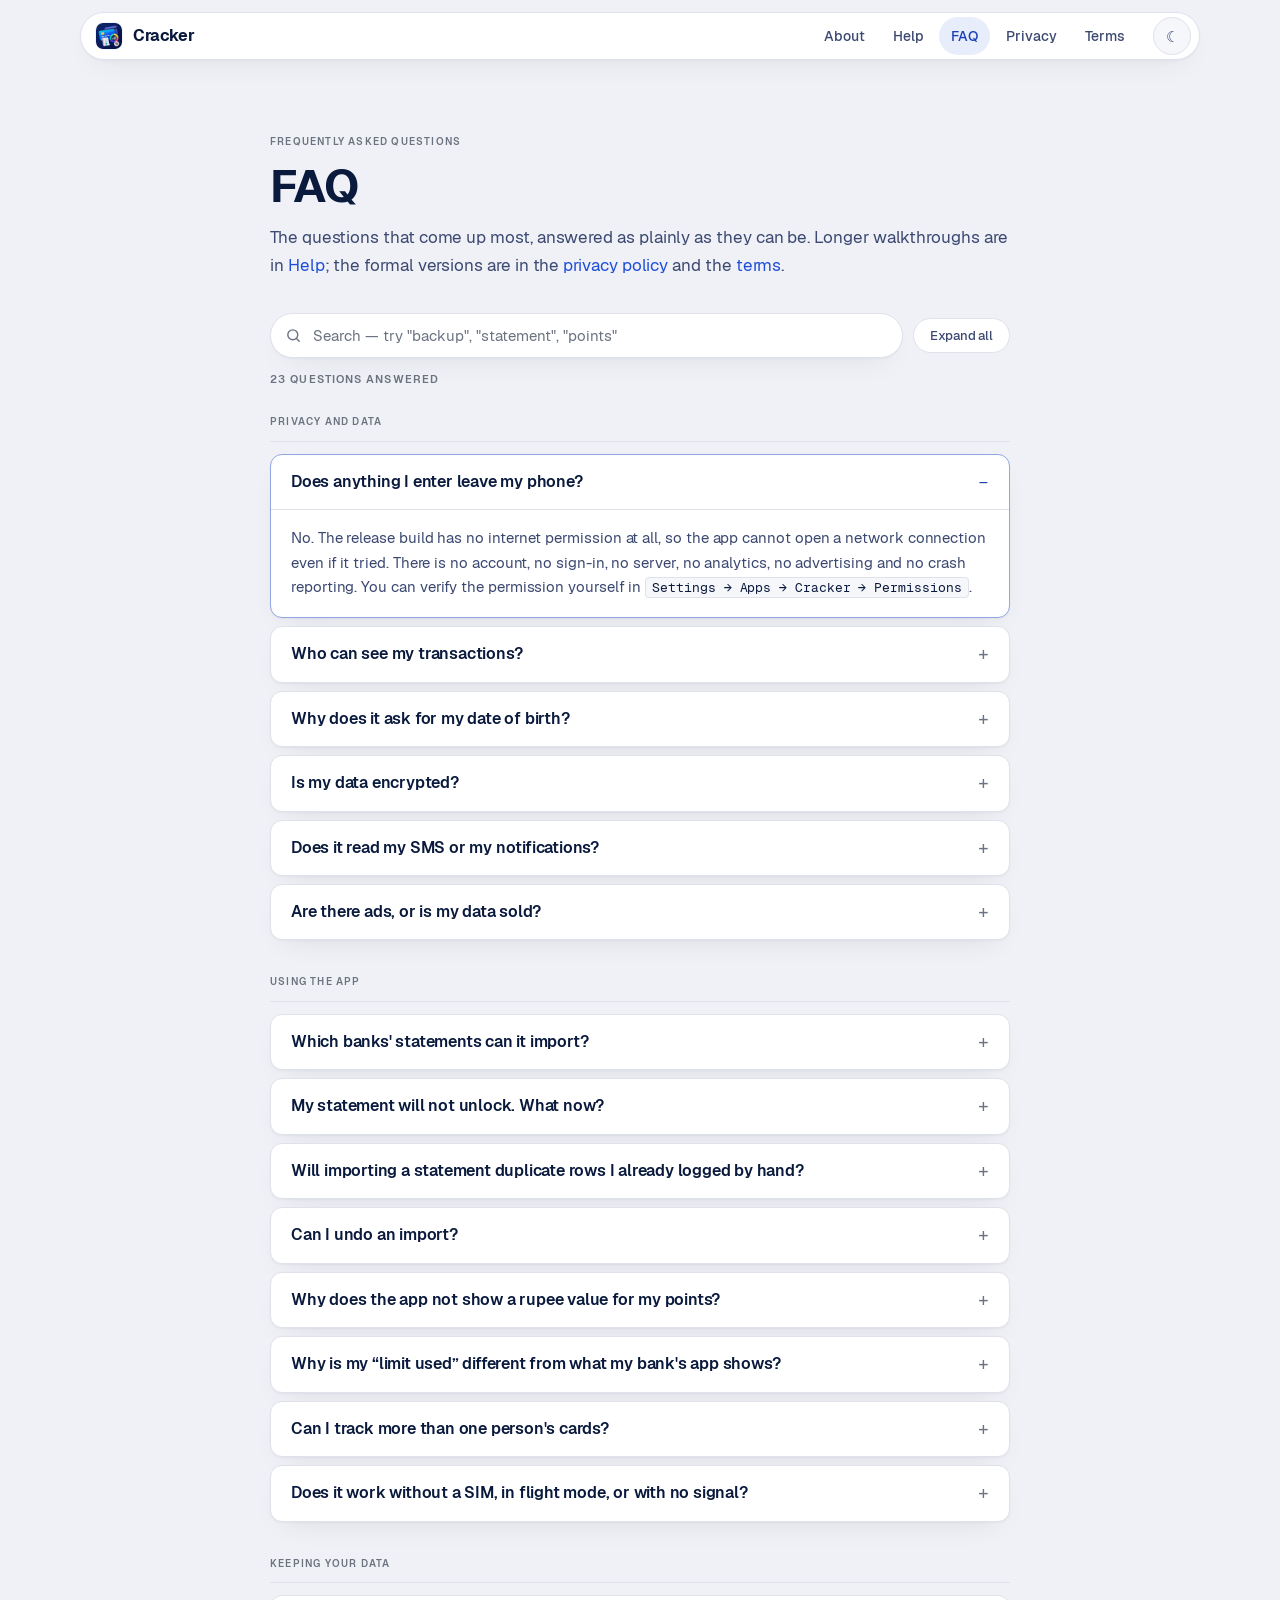
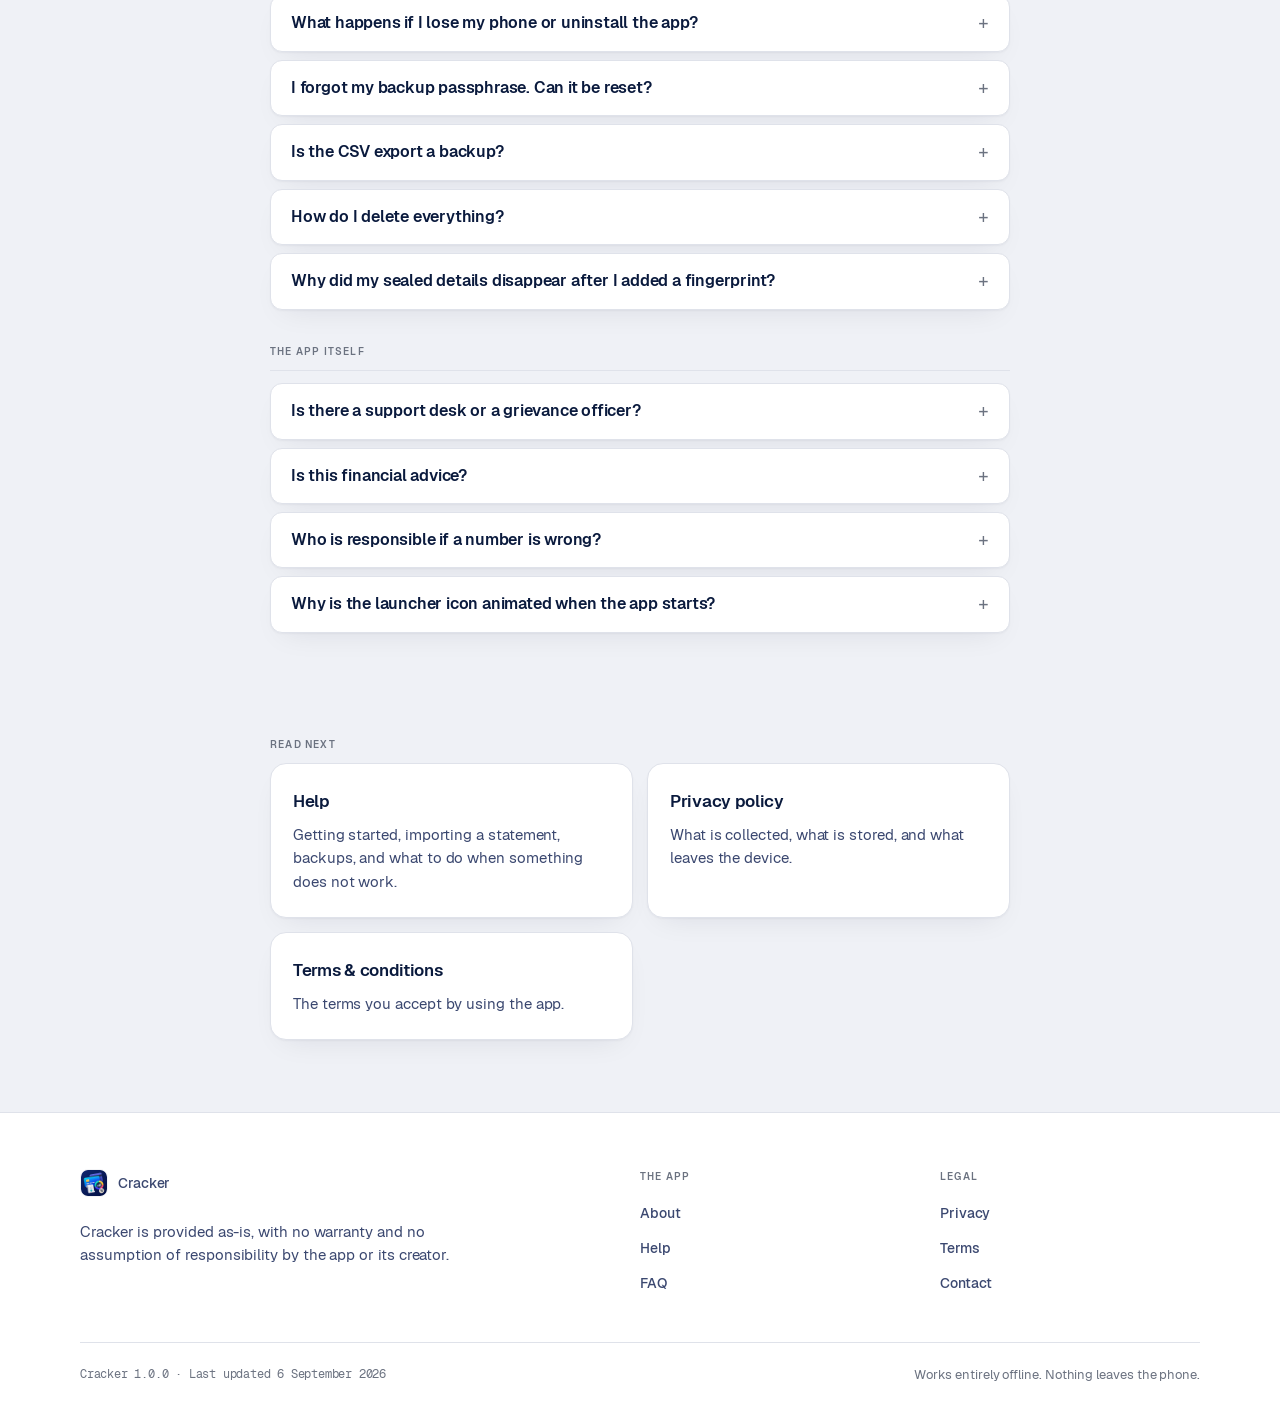
==== commit 1f7f161e: "Remove PAN from every page; rebase canonical URLs to this repo No shipped statement-password rule us" ====
--- a/faq.html
+++ b/faq.html
@@ -9,12 +9,12 @@
 <meta name="theme-color" content="#EFF1F6" media="(prefers-color-scheme: light)">
 <meta name="theme-color" content="#080A0F" media="(prefers-color-scheme: dark)">
 <meta property="og:type" content="website">
-<meta property="og:url" content="https://sudo-githubuser.github.io/credit_card_tracker_app/faq.html">
+<meta property="og:url" content="https://sudo-githubuser.github.io/cc_tracker_legal/faq.html">
 <meta property="og:site_name" content="Cracker">
 <meta property="og:title" content="FAQ — Cracker">
-<meta property="og:image" content="https://sudo-githubuser.github.io/credit_card_tracker_app/icon.png">
-
-<link rel="canonical" href="https://sudo-githubuser.github.io/credit_card_tracker_app/faq.html">
+<meta property="og:image" content="https://sudo-githubuser.github.io/cc_tracker_legal/icon.png">
+
+<link rel="canonical" href="https://sudo-githubuser.github.io/cc_tracker_legal/faq.html">
 <link rel="icon" type="image/png" href="favicon.png">
 <link rel="apple-touch-icon" href="icon.png">
 <link rel="stylesheet" href="styles.css">
@@ -104,8 +104,8 @@
                     </div>
                 </details>
 
-                <details class="faq-item" id="q-dob-pan">
-                    <summary>Why does it ask for my date of birth and PAN?</summary>
+                <details class="faq-item" id="q-dob">
+                    <summary>Why does it ask for my date of birth?</summary>
                     <div class="faq-answer">
                         <p>Only to build the password on your bank's statement PDF, which is derived from exactly
                         those details. They are stored in Keystore-backed secure storage rather than in the
@@ -128,11 +128,10 @@
                 <details class="faq-item" id="q-sms">
                     <summary>Does it read my SMS or my notifications?</summary>
                     <div class="faq-answer">
-                        <p>The app declares no SMS permission of any kind, and the build fails if one ever
-                        appears. Automatic capture from bank alerts is not switched on for you and does nothing
-                        unless you grant it yourself in Android's own settings, where you can revoke it at any
-                        time. Even then it reads only an allow-list of bank packages, stores nothing of its own,
-                        and has no network to send anything to.</p>
+                        <p>No, neither. The app declares no SMS permission of any kind and the build fails
+                        if one ever appears. It reads no notifications either: there is no notification
+                        listener in it, and the same build check fails if one is ever added. Spend is entered
+                        by you or read from a statement you hand it, and nothing else.</p>
                     </div>
                 </details>
 
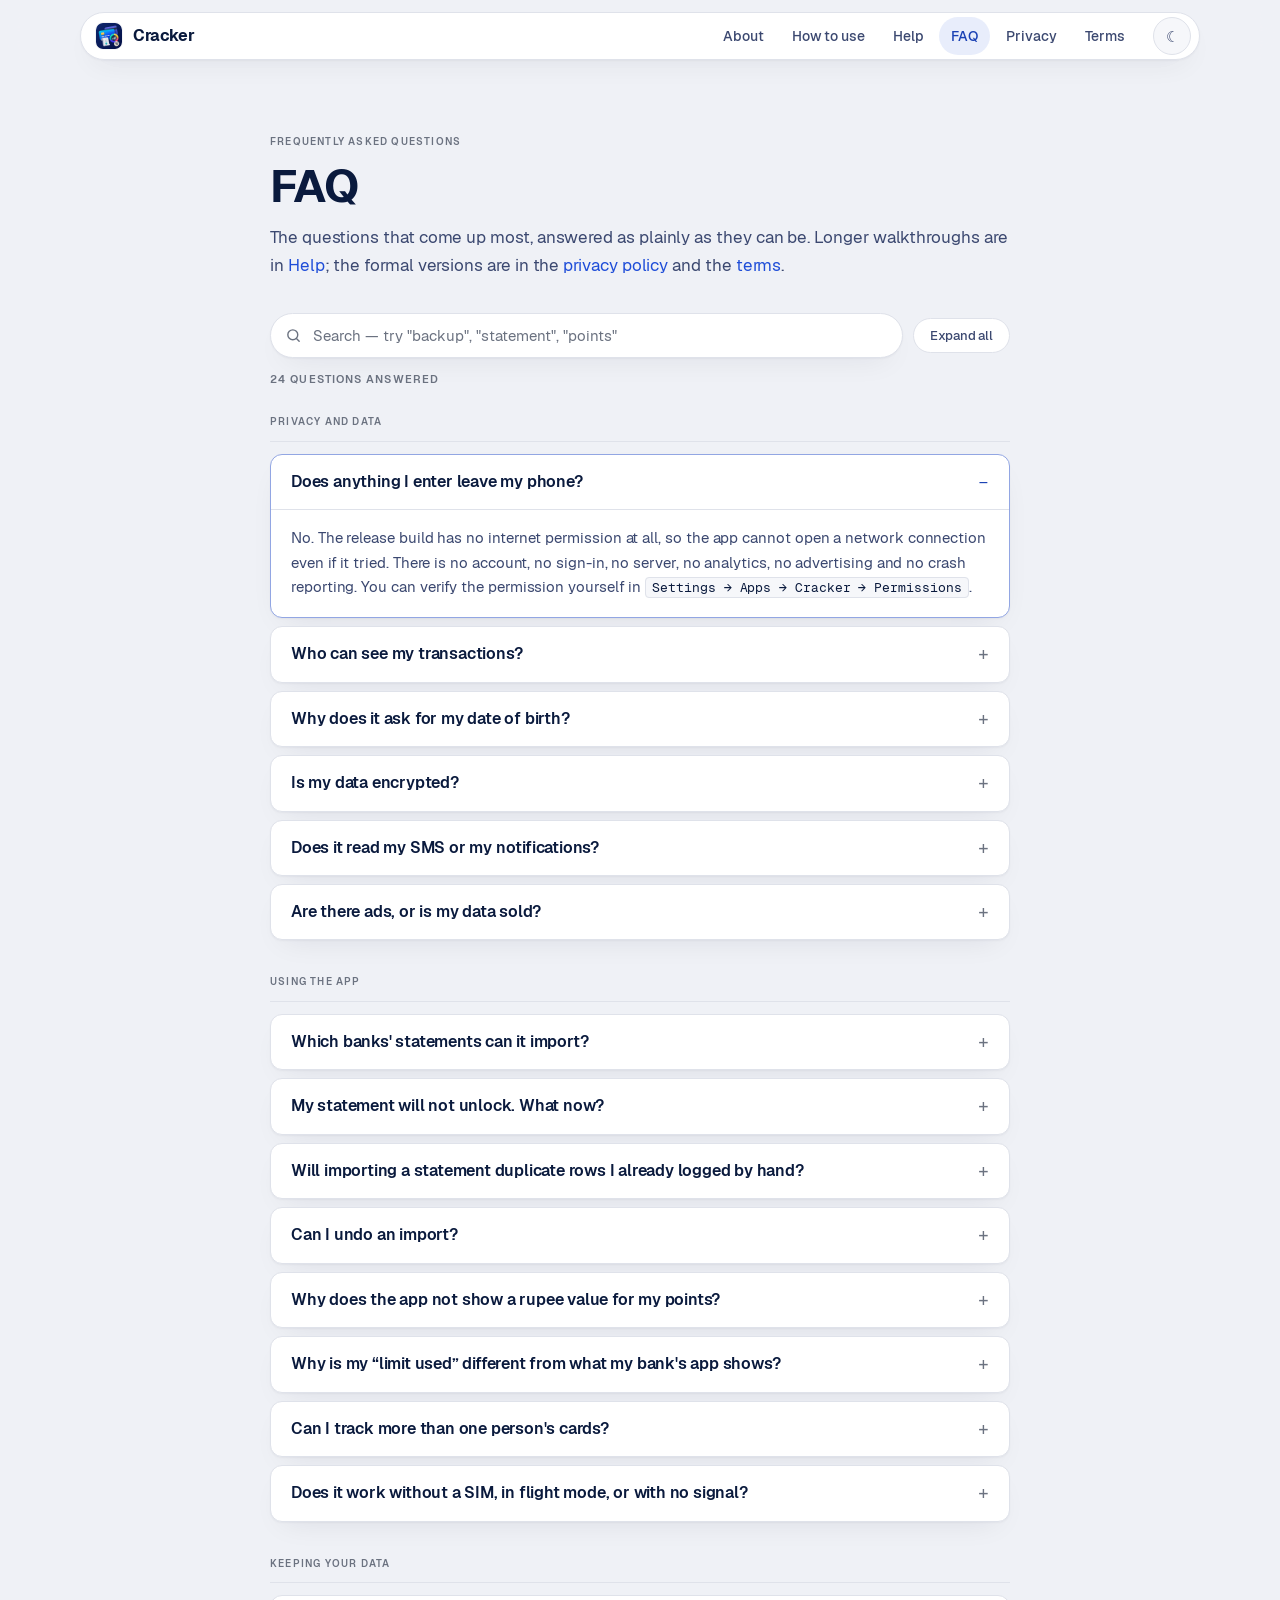
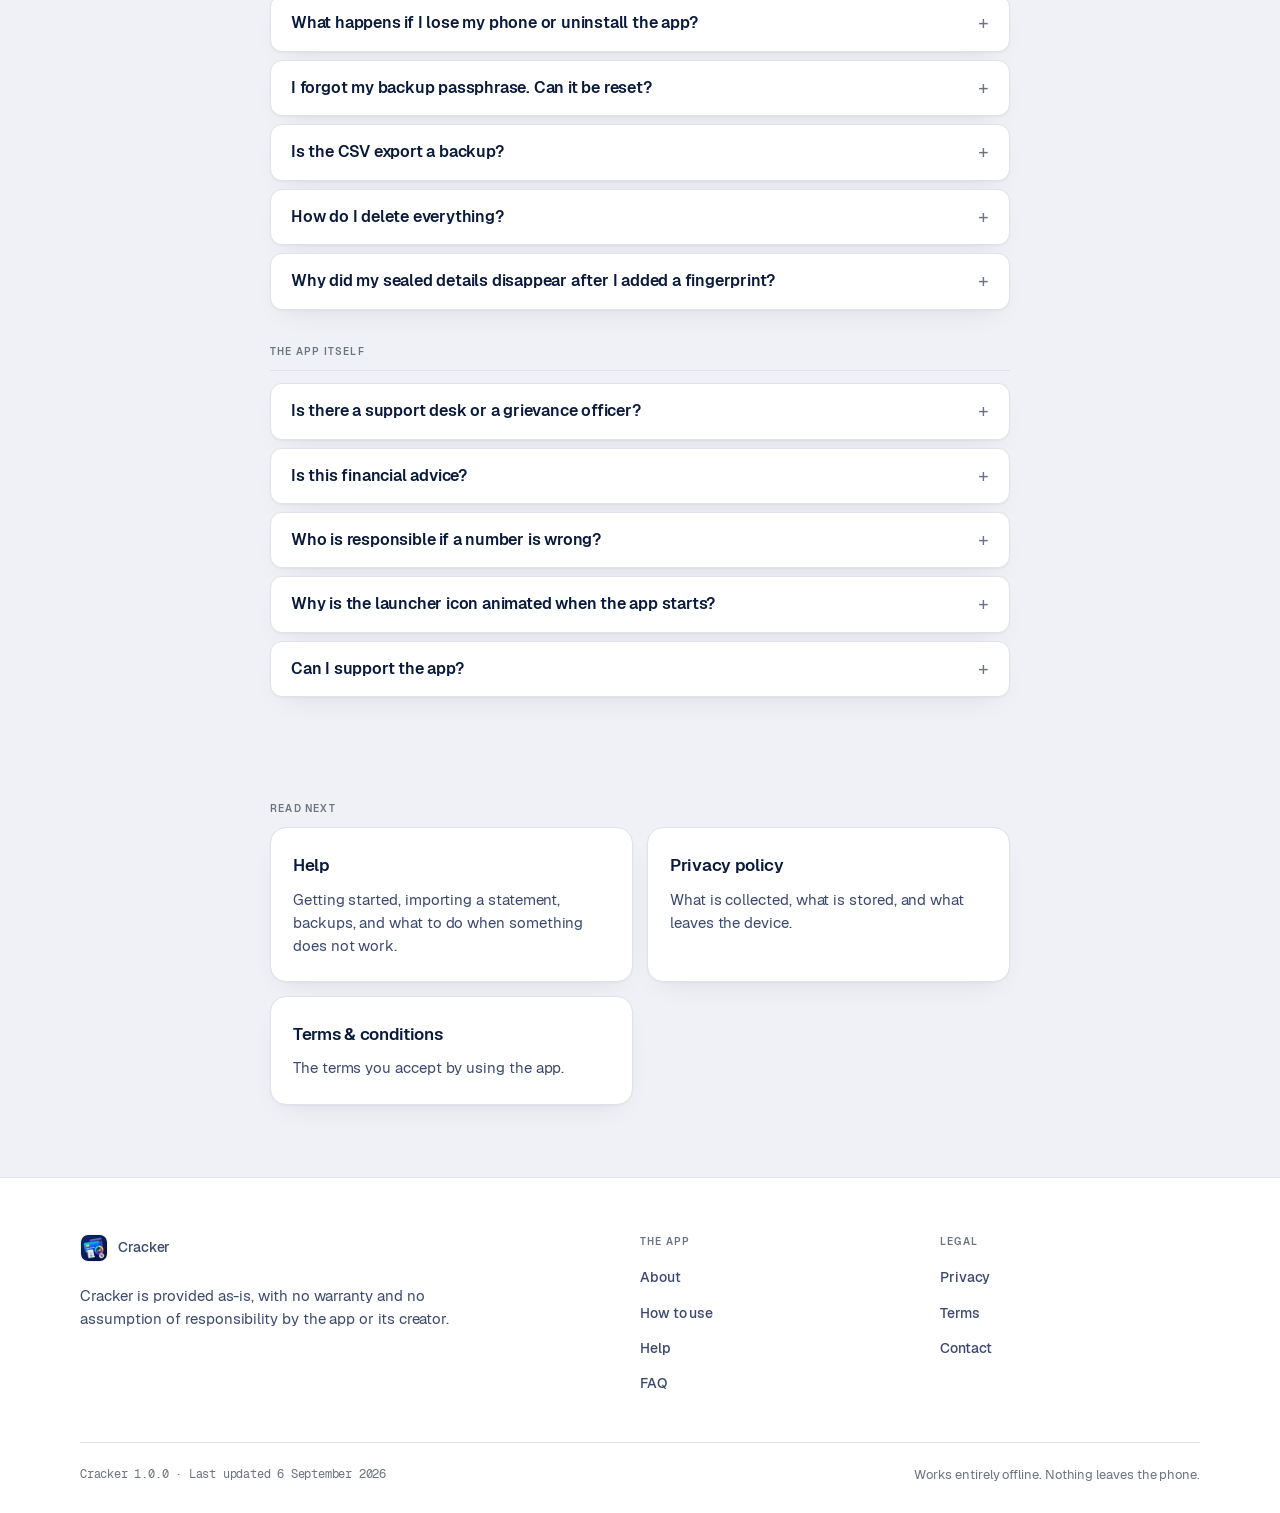
==== commit 009ab5b3: "Add "How to use" — first-time setup, illustrated and animated A new page beside About, Help, FAQ, Pr" ====
--- a/faq.html
+++ b/faq.html
@@ -46,6 +46,7 @@
             </div>
             <div class="nav-links" id="nav-links">
                 <a href="index.html">About</a>
+                <a href="guide.html">How to use</a>
                 <a href="help.html">Help</a>
                 <a href="faq.html" class="active" aria-current="page">FAQ</a>
                 <a href="privacy.html">Privacy</a>
@@ -316,6 +317,17 @@
                         <p>The pieces of the icon assemble themselves while the encrypted database is being
                         opened — that unlock is real work, and the introduction covers it rather than a spinner
                         following it. It collapses to its final frame if your phone is set to reduce motion.</p>
+                    </div>
+                </details>
+
+                <details class="faq-item" id="q-support">
+                    <summary>Can I support the app?</summary>
+                    <div class="faq-answer">
+                        <p>Yes — <span class="mono">Settings → Donate</span> offers a yearly amount through Google
+                        Play. It is entirely optional and unlocks nothing: the app is the same whether you do or
+                        not. Google Play takes the payment; this app has no internet permission, sees only that a
+                        subscription exists, and stores nothing about it. Cancel any time in Google Play → Payments
+                        &amp; subscriptions → Subscriptions.</p>
                     </div>
                 </details>
             </section>
@@ -360,6 +372,7 @@
                 <h4>The app</h4>
                 <ul>
                     <li><a href="index.html">About</a></li>
+                    <li><a href="guide.html">How to use</a></li>
                     <li><a href="help.html">Help</a></li>
                     <li><a href="faq.html">FAQ</a></li>
                 </ul>
--- a/styles.css
+++ b/styles.css
@@ -1487,3 +1487,282 @@
     border-radius: var(--r-xs);
     padding: 0 3px;
 }
+
+
+/* ==========================================================================
+   How to use — the figures
+
+   Eight small stages, one per step, drawn as inline SVG so they take the
+   page's own colours in both themes and cost no image file. Each is driven
+   by a single clock: a registered custom property, --k, that one keyframe
+   runs from 0 to 1 over the figure's --dur, on a loop. Every element on the
+   stage places itself on that clock with --s and --e (start and end, as
+   fractions of the loop) and gets back --a, its own 0→1 progress — the same
+   `seg(start, end)` the app's Flutter figures use, so the two stay in step.
+
+   --k's initial value is 1: with no animation running — reduced motion, an
+   old browser, no JS — every figure rests on its finished frame. Motion is
+   added on top of a readable picture, never required for one.
+   ========================================================================== */
+
+@property --k {
+    syntax: '<number>';
+    inherits: true;
+    initial-value: 1;
+}
+
+@keyframes fig-clock {
+    from { --k: 0; }
+    to { --k: 1; }
+}
+
+.guide .step h2 {
+    display: flex;
+    align-items: center;
+    gap: 12px;
+}
+
+.guide .step-n {
+    flex: 0 0 auto;
+    width: 30px;
+    height: 30px;
+    display: grid;
+    place-items: center;
+    border-radius: var(--r-pill);
+    background: var(--accent-soft);
+    border: 1px solid var(--accent-ring);
+    color: var(--accent-strong);
+    font-family: var(--font-mono);
+    font-size: 13px;
+    font-weight: 500;
+    letter-spacing: 0;
+}
+
+.fig {
+    margin: 18px 0 24px;
+}
+
+.fig svg {
+    display: block;
+    width: 100%;
+    max-width: 560px;
+    height: auto;
+    background: var(--bg);
+    border: 1px solid var(--line);
+    border-radius: var(--r-lg);
+    box-shadow: var(--lift);
+    --k: 1;
+}
+
+.fig.is-on svg {
+    animation: fig-clock var(--dur, 7s) linear infinite;
+}
+
+.no-fig-clock .fig svg {
+    animation: none;
+}
+
+@media (prefers-reduced-motion: reduce) {
+    .fig svg {
+        animation: none !important;
+    }
+}
+
+.fig figcaption {
+    max-width: 560px;
+    margin-top: 10px;
+    font-size: 13px;
+    line-height: 1.55;
+    color: var(--muted);
+}
+
+.fig figcaption strong {
+    color: var(--ink-2);
+    font-weight: 600;
+}
+
+/* --- The clock, per element ---------------------------------------------
+   --a  : linear progress through [--s, --e]
+   --ea : the same, eased out (cubic)
+   --eb : eased with a small overshoot, for things that land
+   --p  : a pulse, 0 → 1 → 0 across the segment
+   --b  : progress through an optional second segment [--s2, --e2] — the
+          exit, for something lit for a beat and then handed on. */
+.fig [style*="--s:"] {
+    --a: clamp(0, calc((var(--k) - var(--s)) / (var(--e) - var(--s))), 1);
+    --ea: calc(1 - (1 - var(--a)) * (1 - var(--a)) * (1 - var(--a)));
+    --eb: calc(1 + 2.70158 * (var(--a) - 1) * (var(--a) - 1) * (var(--a) - 1) + 1.70158 * (var(--a) - 1) * (var(--a) - 1));
+    --p: calc(min(var(--a), 1 - var(--a)) * 2);
+    --b: clamp(0, calc((var(--k) - var(--s2, 2)) / (var(--e2, 3) - var(--s2, 2))), 1);
+}
+
+/* --- Movements ----------------------------------------------------------- */
+.fig .rise {
+    opacity: var(--ea);
+    transform: translateY(calc((1 - var(--ea)) * 10px));
+}
+
+.fig .fade {
+    opacity: var(--ea);
+}
+
+.fig .land {
+    opacity: var(--a);
+    transform: translateY(calc((1 - var(--eb)) * 46px));
+}
+
+.fig .slide {
+    opacity: var(--ea);
+    transform: translateX(calc((var(--ea) - 1) * 8px));
+}
+
+.fig .grow-x {
+    transform: scaleX(var(--ea));
+    transform-origin: left center;
+    transform-box: fill-box;
+}
+
+.fig .grow-y {
+    transform: scaleY(var(--ea));
+    transform-origin: center bottom;
+    transform-box: fill-box;
+}
+
+/* Typing: the masked value is uncovered left to right. */
+.fig .reveal {
+    clip-path: inset(0 calc((1 - var(--a)) * 100%) 0 0);
+}
+
+.fig .ph {
+    opacity: clamp(0, calc(1 - var(--a) * 20), 1);
+}
+
+.fig .ring {
+    fill: none;
+    stroke: var(--accent);
+    stroke-width: 1.4;
+    opacity: clamp(0, min(var(--a) * 20, (1 - var(--a)) * 20), 1);
+}
+
+.fig .press,
+.fig .skip {
+    transform: scale(calc(1 - 0.12 * var(--p)));
+    transform-origin: center;
+    transform-box: fill-box;
+}
+
+.fig .skip .pill-rect {
+    fill: var(--surface);
+    stroke: var(--line);
+}
+
+.fig .skip text {
+    fill: color-mix(in srgb, var(--accent) calc(var(--p) * 100%), var(--muted));
+}
+
+/* Lit for a beat: on with --ea, off with --b. */
+.fig .beat {
+    --act: min(var(--ea), 1 - var(--b));
+}
+
+.fig .tile-hi {
+    fill: var(--surface);
+    stroke: var(--accent-ring);
+    opacity: var(--act);
+}
+
+.fig .dot {
+    width: calc(6px + 10px * var(--act));
+    fill: color-mix(in srgb, var(--accent) calc(var(--act) * 100%), var(--line));
+}
+
+/* A switch: the track tints, the thumb slides. */
+.fig .track {
+    fill: color-mix(in srgb, var(--accent) calc(var(--ea) * 100%), var(--surface-2));
+    stroke: color-mix(in srgb, var(--accent) calc(var(--ea) * 100%), var(--line));
+}
+
+.fig .thumb {
+    fill: color-mix(in srgb, #fff calc(var(--ea) * 100%), var(--muted));
+    transform: translateX(calc(var(--ea) * 14px));
+}
+
+.fig .tint,
+.fig .tint2 {
+    stroke: color-mix(in srgb, var(--accent) calc(var(--ea) * 100%), var(--muted));
+}
+
+/* The bell rings on its own beat while taking its colour from the switch. */
+.fig .bell {
+    --sw: clamp(0, calc((var(--k) - 0.30) / 0.16), 1);
+    --psw: calc(min(var(--sw), 1 - var(--sw)) * 2);
+    transform: rotate(calc(var(--psw) * 14deg));
+    transform-origin: 50% 12%;
+    transform-box: fill-box;
+}
+
+.fig .badge {
+    fill: color-mix(in srgb, var(--good) calc(var(--ea) * 100%), var(--warn));
+    stroke: var(--bg);
+    stroke-width: 1.5;
+}
+
+.fig .swap-a { opacity: calc(1 - var(--ea)); }
+.fig .swap-b { opacity: var(--ea); }
+
+.fig .progress {
+    --dn: clamp(0, calc((var(--k) - 0.84) / 0.10), 1);
+    fill: color-mix(in srgb, var(--good) calc(var(--dn) * 100%), var(--accent));
+}
+
+/* --- Surfaces and type ---------------------------------------------------- */
+.fig .t {
+    font-family: var(--font-ui);
+    fill: var(--ink);
+    letter-spacing: -0.1px;
+}
+
+.fig .t.m { font-family: var(--font-mono); letter-spacing: 0; }
+.fig .t.b { font-weight: 700; }
+.fig .t.d { fill: var(--ink-2); }
+.fig .t.w { fill: #fff; }
+.fig .t.good { fill: var(--good); }
+.fig .t.warn { fill: var(--warn); }
+.fig .t.crit { fill: var(--crit); }
+.fig .t.accent { fill: var(--accent); }
+
+.fig .eb {
+    font-family: var(--font-ui);
+    font-size: 7.5px;
+    font-weight: 600;
+    letter-spacing: 0.7px;
+    text-transform: uppercase;
+    fill: var(--muted);
+}
+
+.fig .eb.warn { fill: var(--warn); }
+
+.fig .tile { fill: var(--surface); stroke: var(--line); }
+.fig .tile-2 { fill: var(--surface-2); stroke: var(--line); }
+.fig .tile.warn-edge { stroke: var(--warn-line); }
+.fig .well { fill: var(--surface-2); stroke: var(--line); }
+.fig .face { fill: var(--accent); }
+.fig .fab { fill: var(--accent); }
+.fig .glyph { fill: var(--accent-soft); stroke: var(--accent-ring); }
+
+.fig .pill.good { fill: var(--good-soft); stroke: var(--good-line); }
+.fig .pill.warn { fill: var(--warn-soft); stroke: var(--warn-line); }
+.fig .pill.accent { fill: var(--accent-soft); stroke: var(--accent-ring); }
+.fig .box.warn { fill: var(--warn-soft); stroke: var(--warn-line); }
+
+.fig .ic.good { stroke: var(--good); }
+.fig .ic.warn { stroke: var(--warn); }
+.fig .ic.accent { stroke: var(--accent); }
+.fig .ic.muted { stroke: var(--muted); }
+
+.fig .grow-x.muted { fill: var(--muted); }
+.fig .grow-x.accent { fill: var(--accent); }
+.fig .grow-x.good { fill: var(--good); }
+
+.fig .bar { fill: color-mix(in srgb, var(--accent) 55%, transparent); }
+.fig .bar.now { fill: var(--accent); }
